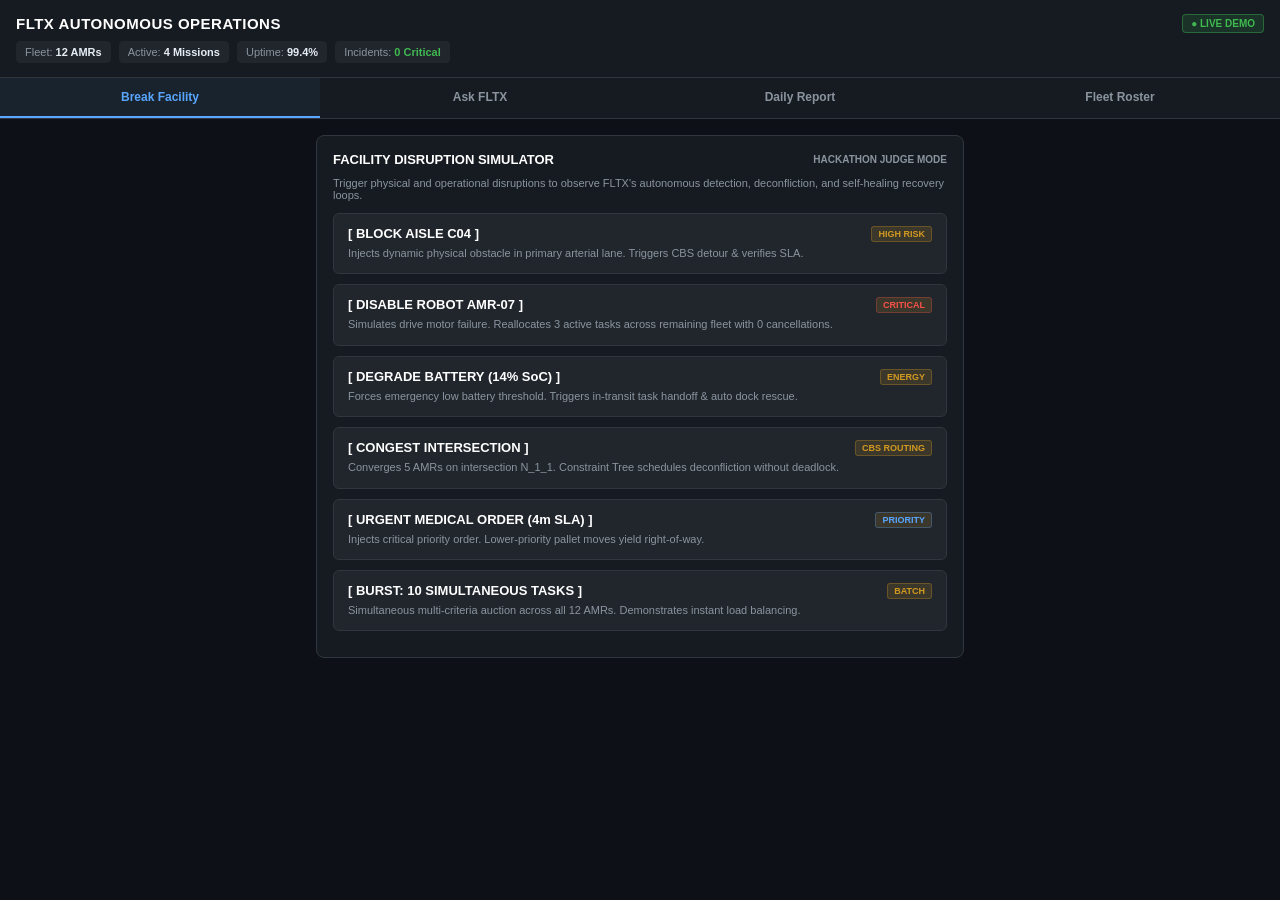
==== frontend/demo.html @ 1cd5c293 "feat(phase-5): implement Public Demo Portal, Facility Simulator with 6 break-the-facility scenarios," ====
<!DOCTYPE html>
<html lang="en">
<head>
  <meta charset="UTF-8">
  <meta name="viewport" content="width=device-width, initial-scale=1.0, maximum-scale=1.0, user-scalable=no">
  <title>FLTX Live Facility Demo Portal</title>
  <style>
    :root {
      --bg: #0d1117;
      --panel: #161b22;
      --panel-elevated: #21262d;
      --border: #30363d;
      --border-subtle: #21262d;
      --text: #e6edf3;
      --text-muted: #8b949e;
      --accent: #58a6ff;
      --success: #3fb950;
      --warning: #d29922;
      --danger: #f85149;
    }
    * { box-sizing: border-box; margin: 0; padding: 0; }
    body {
      background-color: var(--bg);
      color: var(--text);
      font-family: -apple-system, BlinkMacSystemFont, "Segoe UI", Roboto, sans-serif;
      padding-bottom: 60px;
    }
    .header {
      background: var(--panel);
      border-bottom: 1px solid var(--border);
      padding: 14px 16px;
      position: sticky;
      top: 0;
      z-index: 100;
    }
    .brand-row {
      display: flex;
      justify-content: space-between;
      align-items: center;
      margin-bottom: 8px;
    }
    .brand-title {
      font-size: 15px;
      font-weight: 700;
      letter-spacing: 0.5px;
      color: #fff;
    }
    .brand-badge {
      font-size: 10px;
      font-weight: 600;
      text-transform: uppercase;
      padding: 3px 8px;
      border-radius: 4px;
      background: rgba(63, 185, 80, 0.15);
      color: var(--success);
      border: 1px solid rgba(63, 185, 80, 0.4);
    }
    .status-strip {
      display: flex;
      gap: 8px;
      font-size: 11px;
      color: var(--text-muted);
      overflow-x: auto;
      white-space: nowrap;
    }
    .status-pill {
      background: var(--panel-elevated);
      padding: 4px 8px;
      border-radius: 4px;
      border: 1px solid var(--border-subtle);
    }
    .status-pill strong { color: var(--text); }
    .nav-tabs {
      display: flex;
      background: var(--panel);
      border-bottom: 1px solid var(--border);
      overflow-x: auto;
    }
    .nav-btn {
      flex: 1;
      padding: 12px 10px;
      font-size: 12px;
      font-weight: 600;
      color: var(--text-muted);
      background: none;
      border: none;
      border-bottom: 2px solid transparent;
      text-align: center;
      white-space: nowrap;
      cursor: pointer;
    }
    .nav-btn.active {
      color: var(--accent);
      border-bottom-color: var(--accent);
      background: rgba(88, 166, 255, 0.05);
    }
    .container {
      padding: 16px;
      max-width: 680px;
      margin: 0 auto;
    }
    .card {
      background: var(--panel);
      border: 1px solid var(--border);
      border-radius: 8px;
      padding: 16px;
      margin-bottom: 14px;
    }
    .card-title {
      font-size: 13px;
      font-weight: 600;
      color: #fff;
      margin-bottom: 10px;
      display: flex;
      justify-content: space-between;
      align-items: center;
    }
    .btn-scenario {
      width: 100%;
      text-align: left;
      background: var(--panel-elevated);
      border: 1px solid var(--border);
      border-radius: 6px;
      padding: 12px 14px;
      margin-bottom: 10px;
      color: var(--text);
      cursor: pointer;
      display: block;
      transition: border-color 0.15s ease;
    }
    .btn-scenario:hover { border-color: var(--accent); }
    .scenario-title {
      font-size: 13px;
      font-weight: 600;
      color: #fff;
      margin-bottom: 4px;
      display: flex;
      justify-content: space-between;
    }
    .scenario-desc {
      font-size: 11px;
      color: var(--text-muted);
      line-height: 1.4;
    }
    .scenario-badge {
      font-size: 9px;
      padding: 2px 6px;
      border-radius: 3px;
      background: rgba(210, 153, 34, 0.15);
      color: var(--warning);
      border: 1px solid rgba(210, 153, 34, 0.3);
    }
    .query-chip {
      display: inline-block;
      font-size: 11px;
      background: var(--panel-elevated);
      border: 1px solid var(--border);
      border-radius: 14px;
      padding: 6px 12px;
      margin: 0 6px 8px 0;
      color: var(--text);
      cursor: pointer;
    }
    .query-chip:hover { border-color: var(--accent); color: var(--accent); }
    .input-row {
      display: flex;
      gap: 8px;
      margin-top: 8px;
    }
    .input-field {
      flex: 1;
      background: var(--bg);
      border: 1px solid var(--border);
      border-radius: 6px;
      padding: 10px 12px;
      color: var(--text);
      font-size: 13px;
      outline: none;
    }
    .input-field:focus { border-color: var(--accent); }
    .btn-primary {
      background: var(--accent);
      color: #0d1117;
      font-weight: 600;
      border: none;
      border-radius: 6px;
      padding: 0 16px;
      font-size: 13px;
      cursor: pointer;
    }
    .output-box {
      background: var(--bg);
      border: 1px solid var(--border-subtle);
      border-radius: 6px;
      padding: 12px;
      margin-top: 12px;
      font-size: 12px;
      line-height: 1.5;
    }
    pre.code-report {
      font-family: ui-monospace, SFMono-Regular, Menlo, Monaco, Consolas, monospace;
      font-size: 11px;
      color: #c9d1d9;
      background: var(--bg);
      padding: 12px;
      border-radius: 6px;
      overflow-x: auto;
      line-height: 1.4;
      border: 1px solid var(--border-subtle);
    }
    .roster-row {
      display: flex;
      justify-content: space-between;
      align-items: center;
      padding: 10px 0;
      border-bottom: 1px solid var(--border-subtle);
      font-size: 12px;
    }
    .roster-row:last-child { border-bottom: none; }
  </style>
</head>
<body>

  <div class="header">
    <div class="brand-row">
      <div class="brand-title">FLTX AUTONOMOUS OPERATIONS</div>
      <div class="brand-badge">● LIVE DEMO</div>
    </div>
    <div class="status-strip">
      <div class="status-pill">Fleet: <strong>12 AMRs</strong></div>
      <div class="status-pill">Active: <strong>4 Missions</strong></div>
      <div class="status-pill">Uptime: <strong>99.4%</strong></div>
      <div class="status-pill">Incidents: <strong style="color: var(--success)">0 Critical</strong></div>
    </div>
  </div>

  <div class="nav-tabs">
    <button class="nav-btn active" onclick="setTab('scenarios')">Break Facility</button>
    <button class="nav-btn" onclick="setTab('agent')">Ask FLTX</button>
    <button class="nav-btn" onclick="setTab('report')">Daily Report</button>
    <button class="nav-btn" onclick="setTab('fleet')">Fleet Roster</button>
  </div>

  <div class="container">

    <!-- TAB 1: BREAK THE FACILITY (SCENARIO RUNNER) -->
    <div id="tabScenarios">
      <div class="card">
        <div class="card-title">
          <span>FACILITY DISRUPTION SIMULATOR</span>
          <span style="font-size: 10px; color: var(--text-muted);">HACKATHON JUDGE MODE</span>
        </div>
        <p style="font-size: 11px; color: var(--text-muted); margin-bottom: 12px;">
          Trigger physical and operational disruptions to observe FLTX's autonomous detection, deconfliction, and self-healing recovery loops.
        </p>

        <button class="btn-scenario" onclick="runScenario('BLOCK_AISLE_C04')">
          <div class="scenario-title">
            <span>[ BLOCK AISLE C04 ]</span>
            <span class="scenario-badge">HIGH RISK</span>
          </div>
          <div class="scenario-desc">Injects dynamic physical obstacle in primary arterial lane. Triggers CBS detour & verifies SLA.</div>
        </button>

        <button class="btn-scenario" onclick="runScenario('DISABLE_ROBOT_AMR07')">
          <div class="scenario-title">
            <span>[ DISABLE ROBOT AMR-07 ]</span>
            <span class="scenario-badge" style="color: var(--danger); border-color: rgba(248,81,73,0.3)">CRITICAL</span>
          </div>
          <div class="scenario-desc">Simulates drive motor failure. Reallocates 3 active tasks across remaining fleet with 0 cancellations.</div>
        </button>

        <button class="btn-scenario" onclick="runScenario('DEGRADE_BATTERY')">
          <div class="scenario-title">
            <span>[ DEGRADE BATTERY (14% SoC) ]</span>
            <span class="scenario-badge">ENERGY</span>
          </div>
          <div class="scenario-desc">Forces emergency low battery threshold. Triggers in-transit task handoff & auto dock rescue.</div>
        </button>

        <button class="btn-scenario" onclick="runScenario('CONGEST_CORRIDOR')">
          <div class="scenario-title">
            <span>[ CONGEST INTERSECTION ]</span>
            <span class="scenario-badge">CBS ROUTING</span>
          </div>
          <div class="scenario-desc">Converges 5 AMRs on intersection N_1_1. Constraint Tree schedules deconfliction without deadlock.</div>
        </button>

        <button class="btn-scenario" onclick="runScenario('ADD_URGENT_TASK')">
          <div class="scenario-title">
            <span>[ URGENT MEDICAL ORDER (4m SLA) ]</span>
            <span class="scenario-badge" style="color: var(--accent); border-color: rgba(88,166,255,0.3)">PRIORITY</span>
          </div>
          <div class="scenario-desc">Injects critical priority order. Lower-priority pallet moves yield right-of-way.</div>
        </button>

        <button class="btn-scenario" onclick="runScenario('BURST_10_TASKS')">
          <div class="scenario-title">
            <span>[ BURST: 10 SIMULTANEOUS TASKS ]</span>
            <span class="scenario-badge">BATCH</span>
          </div>
          <div class="scenario-desc">Simultaneous multi-criteria auction across all 12 AMRs. Demonstrates instant load balancing.</div>
        </button>

        <div id="scenarioResultBox" style="display: none;" class="output-box"></div>
      </div>
    </div>

    <!-- TAB 2: ASK FLTX (OPERATIONS AGENT) -->
    <div id="tabAgent" style="display: none;">
      <div class="card">
        <div class="card-title">ASK FLTX — OPERATIONS INTELLIGENCE</div>
        <p style="font-size: 11px; color: var(--text-muted); margin-bottom: 12px;">
          Ask high-level operational questions. FLTX queries its SQLite Operational Memory to provide evidence-backed root cause answers and candidate actions.
        </p>

        <div>
          <span class="query-chip" onclick="askQuestion('Why was productivity lower yesterday?')">"Why was productivity lower yesterday?"</span>
          <span class="query-chip" onclick="askQuestion('Why did you reassign AMR-07?')">"Why did you reassign AMR-07?"</span>
          <span class="query-chip" onclick="askQuestion('What happened in the last hour?')">"What happened in the last hour?"</span>
          <span class="query-chip" onclick="askQuestion('What happens if AMR-07 is unavailable for 2 hours?')">"What if AMR-07 is unavailable for 2 hours?"</span>
        </div>

        <div class="input-row">
          <input type="text" id="agentInput" class="input-field" placeholder="Ask about fleet, bottlenecks, or what-if...">
          <button class="btn-primary" onclick="submitCustomQuery()">Ask</button>
        </div>

        <div id="agentResultBox" style="display: none;" class="output-box"></div>
      </div>
    </div>

    <!-- TAB 3: DAILY OPERATIONS REPORT -->
    <div id="tabReport" style="display: none;">
      <div class="card">
        <div class="card-title">DAILY OPERATIONS BRIEF</div>
        <pre id="dailyReportPre" class="code-report">Loading report...</pre>
      </div>
    </div>

    <!-- TAB 4: FLEET ROSTER -->
    <div id="tabFleet" style="display: none;">
      <div class="card">
        <div class="card-title">HETEROGENEOUS FLEET ROSTER (12 UNITS)</div>
        <div id="rosterList">Loading fleet...</div>
      </div>
    </div>

  </div>

  <script>
    function setTab(tab) {
      ['scenarios', 'agent', 'report', 'fleet'].forEach(t => {
        document.getElementById('tab' + t.charAt(0).toUpperCase() + t.slice(1)).style.display = (t === tab) ? 'block' : 'none';
      });
      document.querySelectorAll('.nav-btn').forEach((btn, idx) => {
        btn.classList.toggle('active', ['scenarios', 'agent', 'report', 'fleet'][idx] === tab);
      });
      if (tab === 'report') loadDailyReport();
      if (tab === 'fleet') loadFleet();
    }

    async function runScenario(scenarioId) {
      const box = document.getElementById('scenarioResultBox');
      box.style.display = 'block';
      box.innerHTML = `<span style="color: var(--accent);">Executing scenario ${scenarioId}...</span>`;

      try {
        const res = await fetch(`/api/v1/demo/run-scenario/${scenarioId}`, { method: 'POST' });
        const data = await res.json();
        
        let stepsHtml = '';
        if (data.narrative) {
          stepsHtml = data.narrative.map(step => `<li style="margin-left: 16px; margin-bottom: 4px;">${step}</li>`).join('');
        }

        box.innerHTML = `
          <strong style="color: var(--success); font-size: 13px;">✓ ${data.title || 'Scenario Executed'}</strong>
          <ul style="margin: 8px 0; color: var(--text);">
            ${stepsHtml}
          </ul>
          <div style="font-size: 11px; color: var(--text-muted); border-top: 1px solid var(--border-subtle); padding-top: 6px; margin-top: 6px;">
            Events broadcasted to FLTX Event Bus & recorded in SQLite Operational Memory.
          </div>
        `;
      } catch (err) {
        box.innerHTML = `<span style="color: var(--danger);">Failed to execute: ${err.message}</span>`;
      }
    }

    async function askQuestion(query) {
      document.getElementById('agentInput').value = query;
      submitCustomQuery();
    }

    async function submitCustomQuery() {
      const query = document.getElementById('agentInput').value.trim();
      if (!query) return;

      const box = document.getElementById('agentResultBox');
      box.style.display = 'block';
      box.innerHTML = `<span style="color: var(--accent);">Querying Operational Memory...</span>`;

      try {
        const res = await fetch('/api/v1/agent/query', {
          method: 'POST',
          headers: { 'Content-Type': 'application/json' },
          body: JSON.stringify({ query })
        });
        const data = await res.json();

        let content = '';
        if (data.headline) {
          content += `<div style="font-size: 14px; font-weight: 600; color: var(--warning); margin-bottom: 8px;">${data.headline}</div>`;
        }
        if (data.contributing_factors) {
          content += `<strong style="font-size: 11px; color: var(--text-muted); text-transform: uppercase;">Contributing Factors:</strong>`;
          content += `<ul style="margin: 6px 0 10px 18px;">` + data.contributing_factors.map(f => `<li><strong>${f.factor}:</strong> ${f.impact}</li>`).join('') + `</ul>`;
        }
        if (data.candidate_actions) {
          content += `<strong style="font-size: 11px; color: var(--text-muted); text-transform: uppercase;">Recommended Candidate Actions:</strong>`;
          content += `<ul style="margin: 6px 0 10px 18px;">` + data.candidate_actions.map(a => `<li><span style="color: var(--accent); font-weight: 600;">${a.option}:</span> ${a.action} <em>(${a.expected_benefit})</em></li>`).join('') + `</ul>`;
        }
        if (data.decision_steps) {
          content += `<strong style="font-size: 11px; color: var(--text-muted); text-transform: uppercase;">Autonomy Decision Trace:</strong>`;
          content += `<ul style="margin: 6px 0 10px 18px;">` + data.decision_steps.map(s => `<li><strong>${s.step}:</strong> ${s.detail}</li>`).join('') + `</ul>`;
        }
        if (data.simulated_throughput) {
          content += `
            <div style="margin-bottom: 6px;">
              <strong>Simulated Throughput:</strong> ${data.simulated_throughput} missions/day 
              <span style="color: var(--danger);">(${data.expected_impact})</span>
            </div>
            <div style="font-size: 11px; color: var(--text-muted); margin-bottom: 6px;">Congestion Delta: ${data.congestion_delta_pct}% • Battery Util: +${data.battery_utilization_delta_pct}%</div>
            <div><strong>Recommended Mitigation:</strong> ${data.recommended_mitigation}</div>
          `;
        }
        if (data.highlight_event) {
          content += `<div>${data.highlight_event}</div>`;
        }

        box.innerHTML = content || `<pre style="font-size: 11px;">${JSON.stringify(data, null, 2)}</pre>`;
      } catch (err) {
        box.innerHTML = `<span style="color: var(--danger);">Query error: ${err.message}</span>`;
      }
    }

    async function loadDailyReport() {
      const pre = document.getElementById('dailyReportPre');
      try {
        const res = await fetch('/api/v1/reports/daily');
        const data = await res.json();
        pre.textContent = data.report || data.message || JSON.stringify(data, null, 2);
      } catch (err) {
        pre.textContent = "Error loading daily report: " + err.message;
      }
    }

    async function loadFleet() {
      const container = document.getElementById('rosterList');
      try {
        const res = await fetch('/api/v1/fleet');
        const data = await res.json();
        const fleet = data.fleet || [];

        container.innerHTML = fleet.map(bot => `
          <div class="roster-row">
            <div>
              <strong style="color: #fff;">${bot.robot_id}</strong>
              <span style="color: var(--text-muted); font-size: 10px; margin-left: 6px;">${bot.payload_type}</span>
            </div>
            <div style="display: flex; gap: 8px; align-items: center;">
              <span style="font-size: 11px; color: ${bot.battery_pct < 60 ? 'var(--warning)' : 'var(--text)'};">${bot.battery_pct}%</span>
              <span style="font-size: 10px; padding: 2px 6px; border-radius: 3px; background: rgba(255,255,255,0.06);">${bot.status}</span>
            </div>
          </div>
        `).join('');
      } catch (err) {
        container.innerHTML = "Error loading fleet: " + err.message;
      }
    }
  </script>
</body>
</html>
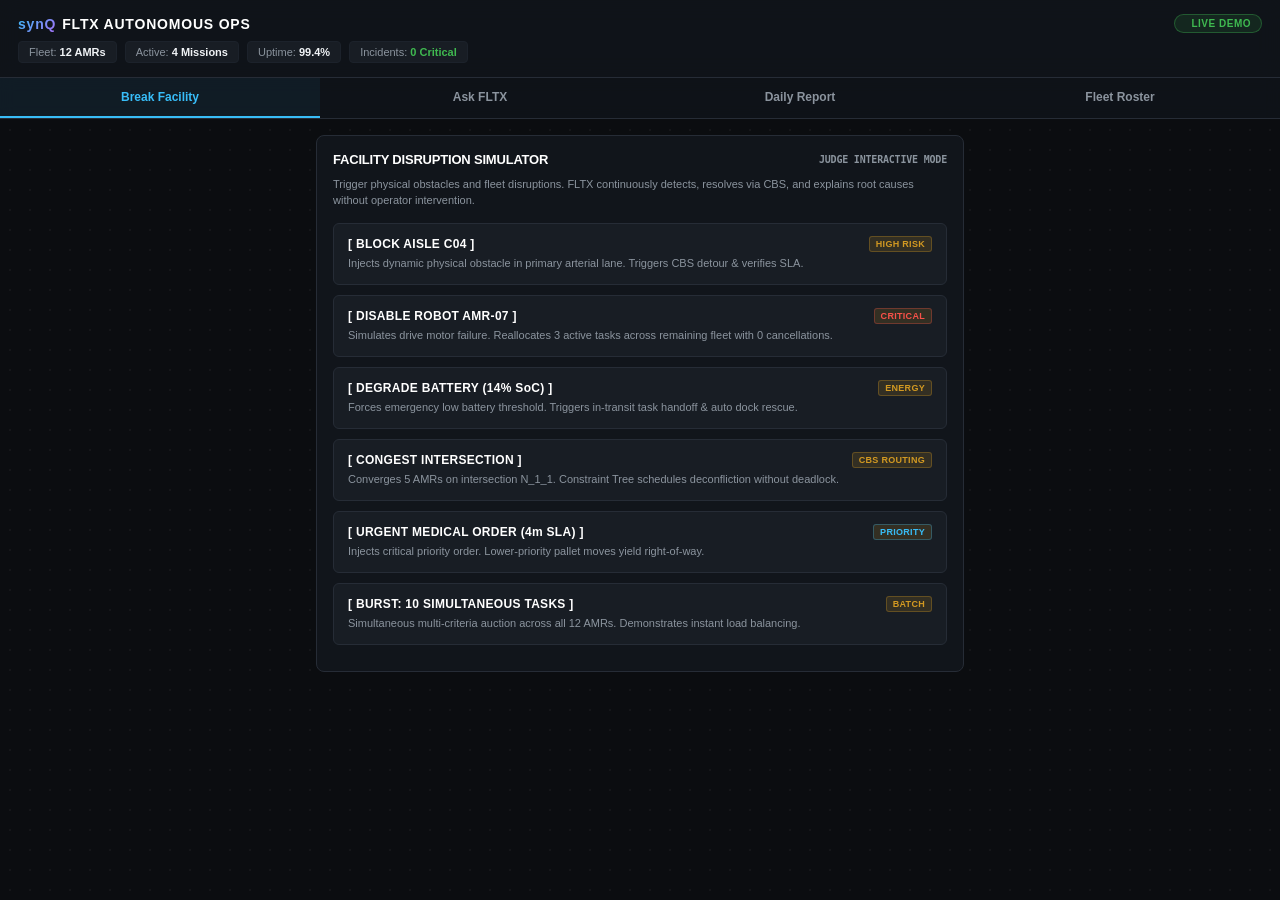
==== commit 1b8cb327: "feat(ui): elevate demo portal and autonomy loop with kinetic decryption, energetic pipeline flow, an" ====
--- a/frontend/demo.html
+++ b/frontend/demo.html
@@ -4,16 +4,17 @@
   <meta charset="UTF-8">
   <meta name="viewport" content="width=device-width, initial-scale=1.0, maximum-scale=1.0, user-scalable=no">
   <title>FLTX Live Facility Demo Portal</title>
+  <link rel="stylesheet" href="/static/css/design_system.css">
   <style>
     :root {
-      --bg: #0d1117;
-      --panel: #161b22;
-      --panel-elevated: #21262d;
-      --border: #30363d;
-      --border-subtle: #21262d;
-      --text: #e6edf3;
+      --bg: #0b0d10;
+      --panel: #11151b;
+      --panel-elevated: #181d24;
+      --border: #262c36;
+      --border-subtle: #1c222b;
+      --text: #f0f3f6;
       --text-muted: #8b949e;
-      --accent: #58a6ff;
+      --accent: #38bdf8;
       --success: #3fb950;
       --warning: #d29922;
       --danger: #f85149;
@@ -21,14 +22,19 @@
     * { box-sizing: border-box; margin: 0; padding: 0; }
     body {
       background-color: var(--bg);
+      background-image: radial-gradient(rgba(255, 255, 255, 0.04) 1px, transparent 0);
+      background-size: 20px 20px;
       color: var(--text);
       font-family: -apple-system, BlinkMacSystemFont, "Segoe UI", Roboto, sans-serif;
       padding-bottom: 60px;
+      min-height: 100vh;
     }
     .header {
-      background: var(--panel);
+      background: rgba(17, 21, 27, 0.88);
+      backdrop-filter: blur(12px);
+      -webkit-backdrop-filter: blur(12px);
       border-bottom: 1px solid var(--border);
-      padding: 14px 16px;
+      padding: 14px 18px;
       position: sticky;
       top: 0;
       z-index: 100;
@@ -40,20 +46,32 @@
       margin-bottom: 8px;
     }
     .brand-title {
-      font-size: 15px;
+      font-size: 14px;
+      font-weight: 700;
+      letter-spacing: 0.8px;
+      color: #fff;
+      display: flex;
+      align-items: center;
+      gap: 6px;
+    }
+    .brand-title span {
+      background: linear-gradient(135deg, #38bdf8, #a371f7);
+      -webkit-background-clip: text;
+      -webkit-text-fill-color: transparent;
+    }
+    .brand-badge {
+      font-size: 10px;
       font-weight: 700;
       letter-spacing: 0.5px;
-      color: #fff;
-    }
-    .brand-badge {
-      font-size: 10px;
-      font-weight: 600;
       text-transform: uppercase;
-      padding: 3px 8px;
-      border-radius: 4px;
-      background: rgba(63, 185, 80, 0.15);
+      padding: 3px 10px;
+      border-radius: 12px;
+      background: rgba(63, 185, 80, 0.12);
       color: var(--success);
-      border: 1px solid rgba(63, 185, 80, 0.4);
+      border: 1px solid rgba(63, 185, 80, 0.35);
+      display: inline-flex;
+      align-items: center;
+      gap: 6px;
     }
     .status-strip {
       display: flex;
@@ -65,14 +83,17 @@
     }
     .status-pill {
       background: var(--panel-elevated);
-      padding: 4px 8px;
+      padding: 4px 10px;
       border-radius: 4px;
       border: 1px solid var(--border-subtle);
+      font-variant-numeric: tabular-nums;
     }
     .status-pill strong { color: var(--text); }
     .nav-tabs {
       display: flex;
-      background: var(--panel);
+      background: rgba(17, 21, 27, 0.75);
+      backdrop-filter: blur(8px);
+      -webkit-backdrop-filter: blur(8px);
       border-bottom: 1px solid var(--border);
       overflow-x: auto;
     }
@@ -88,11 +109,16 @@
       text-align: center;
       white-space: nowrap;
       cursor: pointer;
+      transition: all 0.15s ease;
+    }
+    .nav-btn:hover {
+      color: var(--text);
+      background: rgba(255, 255, 255, 0.02);
     }
     .nav-btn.active {
       color: var(--accent);
       border-bottom-color: var(--accent);
-      background: rgba(88, 166, 255, 0.05);
+      background: rgba(56, 189, 248, 0.06);
     }
     .container {
       padding: 16px;
@@ -105,10 +131,12 @@
       border-radius: 8px;
       padding: 16px;
       margin-bottom: 14px;
+      position: relative;
     }
     .card-title {
       font-size: 13px;
-      font-weight: 600;
+      font-weight: 700;
+      letter-spacing: -0.2px;
       color: #fff;
       margin-bottom: 10px;
       display: flex;
@@ -126,24 +154,35 @@
       color: var(--text);
       cursor: pointer;
       display: block;
-      transition: border-color 0.15s ease;
-    }
-    .btn-scenario:hover { border-color: var(--accent); }
+      transition: all 0.18s cubic-bezier(0.16, 1, 0.3, 1);
+      position: relative;
+    }
+    .btn-scenario:hover {
+      border-color: var(--accent);
+      transform: translateY(-1px);
+      box-shadow: 0 4px 14px rgba(0, 0, 0, 0.4), 0 0 10px rgba(56, 189, 248, 0.15);
+    }
+    .btn-scenario:active {
+      transform: translateY(0);
+    }
     .scenario-title {
-      font-size: 13px;
-      font-weight: 600;
+      font-size: 12px;
+      font-weight: 700;
+      letter-spacing: 0.3px;
       color: #fff;
       margin-bottom: 4px;
       display: flex;
       justify-content: space-between;
+      align-items: center;
     }
     .scenario-desc {
       font-size: 11px;
       color: var(--text-muted);
-      line-height: 1.4;
+      line-height: 1.45;
     }
     .scenario-badge {
       font-size: 9px;
+      font-weight: 700;
       padding: 2px 6px;
       border-radius: 3px;
       background: rgba(210, 153, 34, 0.15);
@@ -160,8 +199,13 @@
       margin: 0 6px 8px 0;
       color: var(--text);
       cursor: pointer;
-    }
-    .query-chip:hover { border-color: var(--accent); color: var(--accent); }
+      transition: all 0.15s ease;
+    }
+    .query-chip:hover {
+      border-color: var(--accent);
+      color: var(--accent);
+      background: rgba(56, 189, 248, 0.08);
+    }
     .input-row {
       display: flex;
       gap: 8px;
@@ -169,43 +213,52 @@
     }
     .input-field {
       flex: 1;
-      background: var(--bg);
+      background: #080a0d;
       border: 1px solid var(--border);
       border-radius: 6px;
-      padding: 10px 12px;
+      padding: 10px 14px;
       color: var(--text);
-      font-size: 13px;
+      font-size: 12px;
       outline: none;
-    }
-    .input-field:focus { border-color: var(--accent); }
+      transition: border-color 0.15s ease;
+    }
+    .input-field:focus {
+      border-color: var(--accent);
+      box-shadow: 0 0 0 2px rgba(56, 189, 248, 0.15);
+    }
     .btn-primary {
       background: var(--accent);
-      color: #0d1117;
-      font-weight: 600;
+      color: #0b0d10;
+      font-weight: 700;
       border: none;
       border-radius: 6px;
-      padding: 0 16px;
-      font-size: 13px;
+      padding: 0 18px;
+      font-size: 12px;
       cursor: pointer;
+      transition: all 0.15s ease;
+    }
+    .btn-primary:hover {
+      background: #7dd3fc;
+      box-shadow: 0 0 12px rgba(56, 189, 248, 0.4);
     }
     .output-box {
-      background: var(--bg);
-      border: 1px solid var(--border-subtle);
+      background: #080a0d;
+      border: 1px solid var(--border);
       border-radius: 6px;
-      padding: 12px;
-      margin-top: 12px;
+      padding: 14px;
+      margin-top: 14px;
       font-size: 12px;
-      line-height: 1.5;
+      line-height: 1.55;
     }
     pre.code-report {
       font-family: ui-monospace, SFMono-Regular, Menlo, Monaco, Consolas, monospace;
       font-size: 11px;
       color: #c9d1d9;
-      background: var(--bg);
-      padding: 12px;
+      background: #080a0d;
+      padding: 14px;
       border-radius: 6px;
       overflow-x: auto;
-      line-height: 1.4;
+      line-height: 1.45;
       border: 1px solid var(--border-subtle);
     }
     .roster-row {
@@ -223,8 +276,13 @@
 
   <div class="header">
     <div class="brand-row">
-      <div class="brand-title">FLTX AUTONOMOUS OPERATIONS</div>
-      <div class="brand-badge">● LIVE DEMO</div>
+      <div class="brand-title">
+        <span>synQ</span> FLTX AUTONOMOUS OPS
+      </div>
+      <div class="brand-badge">
+        <span class="synq-badge-dot radar-ping" style="background: #3fb950;"></span>
+        LIVE DEMO
+      </div>
     </div>
     <div class="status-strip">
       <div class="status-pill">Fleet: <strong>12 AMRs</strong></div>
@@ -235,26 +293,26 @@
   </div>
 
   <div class="nav-tabs">
-    <button class="nav-btn active" onclick="setTab('scenarios')">Break Facility</button>
-    <button class="nav-btn" onclick="setTab('agent')">Ask FLTX</button>
-    <button class="nav-btn" onclick="setTab('report')">Daily Report</button>
-    <button class="nav-btn" onclick="setTab('fleet')">Fleet Roster</button>
+    <button class="nav-btn active" onclick="playHapticClick('high'); setTab('scenarios')">Break Facility</button>
+    <button class="nav-btn" onclick="playHapticClick('high'); setTab('agent')">Ask FLTX</button>
+    <button class="nav-btn" onclick="playHapticClick('high'); setTab('report')">Daily Report</button>
+    <button class="nav-btn" onclick="playHapticClick('high'); setTab('fleet')">Fleet Roster</button>
   </div>
 
   <div class="container">
 
     <!-- TAB 1: BREAK THE FACILITY (SCENARIO RUNNER) -->
     <div id="tabScenarios">
-      <div class="card">
+      <div class="card spotlight-card">
         <div class="card-title">
           <span>FACILITY DISRUPTION SIMULATOR</span>
-          <span style="font-size: 10px; color: var(--text-muted);">HACKATHON JUDGE MODE</span>
+          <span style="font-size: 10px; color: var(--text-muted); font-family: ui-monospace, monospace;">JUDGE INTERACTIVE MODE</span>
         </div>
-        <p style="font-size: 11px; color: var(--text-muted); margin-bottom: 12px;">
-          Trigger physical and operational disruptions to observe FLTX's autonomous detection, deconfliction, and self-healing recovery loops.
+        <p style="font-size: 11px; color: var(--text-muted); margin-bottom: 14px; line-height: 1.45;">
+          Trigger physical obstacles and fleet disruptions. FLTX continuously detects, resolves via CBS, and explains root causes without operator intervention.
         </p>
 
-        <button class="btn-scenario" onclick="runScenario('BLOCK_AISLE_C04')">
+        <button class="btn-scenario spotlight-card" onclick="playHapticClick('low'); runScenario('BLOCK_AISLE_C04')">
           <div class="scenario-title">
             <span>[ BLOCK AISLE C04 ]</span>
             <span class="scenario-badge">HIGH RISK</span>
@@ -262,7 +320,7 @@
           <div class="scenario-desc">Injects dynamic physical obstacle in primary arterial lane. Triggers CBS detour & verifies SLA.</div>
         </button>
 
-        <button class="btn-scenario" onclick="runScenario('DISABLE_ROBOT_AMR07')">
+        <button class="btn-scenario spotlight-card" onclick="playHapticClick('low'); runScenario('DISABLE_ROBOT_AMR07')">
           <div class="scenario-title">
             <span>[ DISABLE ROBOT AMR-07 ]</span>
             <span class="scenario-badge" style="color: var(--danger); border-color: rgba(248,81,73,0.3)">CRITICAL</span>
@@ -270,7 +328,7 @@
           <div class="scenario-desc">Simulates drive motor failure. Reallocates 3 active tasks across remaining fleet with 0 cancellations.</div>
         </button>
 
-        <button class="btn-scenario" onclick="runScenario('DEGRADE_BATTERY')">
+        <button class="btn-scenario spotlight-card" onclick="playHapticClick('low'); runScenario('DEGRADE_BATTERY')">
           <div class="scenario-title">
             <span>[ DEGRADE BATTERY (14% SoC) ]</span>
             <span class="scenario-badge">ENERGY</span>
@@ -278,7 +336,7 @@
           <div class="scenario-desc">Forces emergency low battery threshold. Triggers in-transit task handoff & auto dock rescue.</div>
         </button>
 
-        <button class="btn-scenario" onclick="runScenario('CONGEST_CORRIDOR')">
+        <button class="btn-scenario spotlight-card" onclick="playHapticClick('low'); runScenario('CONGEST_CORRIDOR')">
           <div class="scenario-title">
             <span>[ CONGEST INTERSECTION ]</span>
             <span class="scenario-badge">CBS ROUTING</span>
@@ -286,15 +344,15 @@
           <div class="scenario-desc">Converges 5 AMRs on intersection N_1_1. Constraint Tree schedules deconfliction without deadlock.</div>
         </button>
 
-        <button class="btn-scenario" onclick="runScenario('ADD_URGENT_TASK')">
+        <button class="btn-scenario spotlight-card" onclick="playHapticClick('low'); runScenario('ADD_URGENT_TASK')">
           <div class="scenario-title">
             <span>[ URGENT MEDICAL ORDER (4m SLA) ]</span>
-            <span class="scenario-badge" style="color: var(--accent); border-color: rgba(88,166,255,0.3)">PRIORITY</span>
+            <span class="scenario-badge" style="color: var(--accent); border-color: rgba(56,189,248,0.3)">PRIORITY</span>
           </div>
           <div class="scenario-desc">Injects critical priority order. Lower-priority pallet moves yield right-of-way.</div>
         </button>
 
-        <button class="btn-scenario" onclick="runScenario('BURST_10_TASKS')">
+        <button class="btn-scenario spotlight-card" onclick="playHapticClick('low'); runScenario('BURST_10_TASKS')">
           <div class="scenario-title">
             <span>[ BURST: 10 SIMULTANEOUS TASKS ]</span>
             <span class="scenario-badge">BATCH</span>
@@ -302,37 +360,37 @@
           <div class="scenario-desc">Simultaneous multi-criteria auction across all 12 AMRs. Demonstrates instant load balancing.</div>
         </button>
 
-        <div id="scenarioResultBox" style="display: none;" class="output-box"></div>
+        <div id="scenarioResultBox" style="display: none;" class="output-box scale-up-center"></div>
       </div>
     </div>
 
     <!-- TAB 2: ASK FLTX (OPERATIONS AGENT) -->
     <div id="tabAgent" style="display: none;">
-      <div class="card">
+      <div class="card spotlight-card">
         <div class="card-title">ASK FLTX — OPERATIONS INTELLIGENCE</div>
-        <p style="font-size: 11px; color: var(--text-muted); margin-bottom: 12px;">
+        <p style="font-size: 11px; color: var(--text-muted); margin-bottom: 12px; line-height: 1.45;">
           Ask high-level operational questions. FLTX queries its SQLite Operational Memory to provide evidence-backed root cause answers and candidate actions.
         </p>
 
         <div>
-          <span class="query-chip" onclick="askQuestion('Why was productivity lower yesterday?')">"Why was productivity lower yesterday?"</span>
-          <span class="query-chip" onclick="askQuestion('Why did you reassign AMR-07?')">"Why did you reassign AMR-07?"</span>
-          <span class="query-chip" onclick="askQuestion('What happened in the last hour?')">"What happened in the last hour?"</span>
-          <span class="query-chip" onclick="askQuestion('What happens if AMR-07 is unavailable for 2 hours?')">"What if AMR-07 is unavailable for 2 hours?"</span>
+          <span class="query-chip" onclick="playHapticClick('high'); askQuestion('Why was productivity lower yesterday?')">"Why was productivity lower yesterday?"</span>
+          <span class="query-chip" onclick="playHapticClick('high'); askQuestion('Why did you reassign AMR-07?')">"Why did you reassign AMR-07?"</span>
+          <span class="query-chip" onclick="playHapticClick('high'); askQuestion('What happened in the last hour?')">"What happened in the last hour?"</span>
+          <span class="query-chip" onclick="playHapticClick('high'); askQuestion('What happens if AMR-07 is unavailable for 2 hours?')">"What if AMR-07 is unavailable for 2 hours?"</span>
         </div>
 
         <div class="input-row">
           <input type="text" id="agentInput" class="input-field" placeholder="Ask about fleet, bottlenecks, or what-if...">
-          <button class="btn-primary" onclick="submitCustomQuery()">Ask</button>
+          <button class="btn-primary" onclick="playHapticClick('high'); submitCustomQuery()">Ask</button>
         </div>
 
-        <div id="agentResultBox" style="display: none;" class="output-box"></div>
+        <div id="agentResultBox" style="display: none;" class="output-box scale-up-center"></div>
       </div>
     </div>
 
     <!-- TAB 3: DAILY OPERATIONS REPORT -->
     <div id="tabReport" style="display: none;">
-      <div class="card">
+      <div class="card spotlight-card">
         <div class="card-title">DAILY OPERATIONS BRIEF</div>
         <pre id="dailyReportPre" class="code-report">Loading report...</pre>
       </div>
@@ -340,7 +398,7 @@
 
     <!-- TAB 4: FLEET ROSTER -->
     <div id="tabFleet" style="display: none;">
-      <div class="card">
+      <div class="card spotlight-card">
         <div class="card-title">HETEROGENEOUS FLEET ROSTER (12 UNITS)</div>
         <div id="rosterList">Loading fleet...</div>
       </div>
@@ -349,6 +407,77 @@
   </div>
 
   <script>
+    /* Zero-asset Web Audio Synthesizer */
+    function playHapticClick(pitch = "high") {
+      try {
+        const AudioCtx = window.AudioContext || window.webkitAudioContext;
+        if (!AudioCtx) return;
+        const ctx = new AudioCtx();
+        const osc = ctx.createOscillator();
+        const gain = ctx.createGain();
+        const freq = (pitch === "high") ? 780 : 340;
+        osc.type = "sine";
+        osc.frequency.setValueAtTime(freq, ctx.currentTime);
+        osc.frequency.exponentialRampToValueAtTime(60, ctx.currentTime + 0.024);
+        gain.gain.setValueAtTime(0.025, ctx.currentTime);
+        gain.gain.exponentialRampToValueAtTime(0.0005, ctx.currentTime + 0.024);
+        osc.connect(gain);
+        gain.connect(ctx.destination);
+        osc.start();
+        osc.stop(ctx.currentTime + 0.024);
+      } catch (e) {}
+    }
+
+    /* Kinetic Text Decryption Reveal */
+    function kineticDecryptText(element, finalText, speedMs = 12, maxDuration = 320) {
+      if (!element || !finalText) return;
+      const chars = "ABCDEFGHIJKLMNOPQRSTUVWXYZ0123456789%_/:->*#";
+      const length = finalText.length;
+      let iteration = 0;
+      element.classList.add("kinetic-decrypting");
+
+      if (element._decryptInterval) clearInterval(element._decryptInterval);
+
+      const totalIterations = Math.min(length, Math.ceil(maxDuration / speedMs));
+      const charsPerStep = Math.max(1, Math.ceil(length / Math.max(1, totalIterations)));
+
+      element._decryptInterval = setInterval(() => {
+        let output = "";
+        for (let i = 0; i < length; i++) {
+          if (i < iteration) {
+            output += finalText[i];
+          } else if (finalText[i] === ' ' || finalText[i] === '\n') {
+            output += finalText[i];
+          } else {
+            output += chars[Math.floor(Math.random() * chars.length)];
+          }
+        }
+        element.textContent = output;
+
+        if (iteration >= length) {
+          clearInterval(element._decryptInterval);
+          element._decryptInterval = null;
+          element.classList.remove("kinetic-decrypting");
+          element.textContent = finalText;
+        }
+        iteration += charsPerStep;
+      }, speedMs);
+    }
+
+    /* Global Mousemove Listener for Spotlight Cards */
+    document.addEventListener("mousemove", (e) => {
+      const cards = document.querySelectorAll(".spotlight-card");
+      cards.forEach(card => {
+        const rect = card.getBoundingClientRect();
+        const x = e.clientX - rect.left;
+        const y = e.clientY - rect.top;
+        if (x >= -60 && x <= rect.width + 60 && y >= -60 && y <= rect.height + 60) {
+          card.style.setProperty("--mouse-x", `${x}px`);
+          card.style.setProperty("--mouse-y", `${y}px`);
+        }
+      });
+    });
+
     function setTab(tab) {
       ['scenarios', 'agent', 'report', 'fleet'].forEach(t => {
         document.getElementById('tab' + t.charAt(0).toUpperCase() + t.slice(1)).style.display = (t === tab) ? 'block' : 'none';
@@ -363,7 +492,7 @@
     async function runScenario(scenarioId) {
       const box = document.getElementById('scenarioResultBox');
       box.style.display = 'block';
-      box.innerHTML = `<span style="color: var(--accent);">Executing scenario ${scenarioId}...</span>`;
+      box.innerHTML = `<span style="color: var(--accent); font-weight:600;">Executing scenario ${scenarioId}...</span>`;
 
       try {
         const res = await fetch(`/api/v1/demo/run-scenario/${scenarioId}`, { method: 'POST' });
@@ -371,7 +500,7 @@
         
         let stepsHtml = '';
         if (data.narrative) {
-          stepsHtml = data.narrative.map(step => `<li style="margin-left: 16px; margin-bottom: 4px;">${step}</li>`).join('');
+          stepsHtml = data.narrative.map(step => `<li style="margin-left: 16px; margin-bottom: 5px;">${step}</li>`).join('');
         }
 
         box.innerHTML = `
@@ -399,7 +528,7 @@
 
       const box = document.getElementById('agentResultBox');
       box.style.display = 'block';
-      box.innerHTML = `<span style="color: var(--accent);">Querying Operational Memory...</span>`;
+      box.innerHTML = `<span style="color: var(--accent); font-weight:600;">Querying Operational Memory Vector Space...</span>`;
 
       try {
         const res = await fetch('/api/v1/agent/query', {
@@ -411,18 +540,18 @@
 
         let content = '';
         if (data.headline) {
-          content += `<div style="font-size: 14px; font-weight: 600; color: var(--warning); margin-bottom: 8px;">${data.headline}</div>`;
+          content += `<div id="demoHeadlineDecrypted" style="font-size: 13px; font-weight: 700; color: var(--warning); margin-bottom: 8px;">${data.headline}</div>`;
         }
         if (data.contributing_factors) {
-          content += `<strong style="font-size: 11px; color: var(--text-muted); text-transform: uppercase;">Contributing Factors:</strong>`;
+          content += `<strong style="font-size: 10px; color: var(--text-muted); text-transform: uppercase;">Contributing Factors:</strong>`;
           content += `<ul style="margin: 6px 0 10px 18px;">` + data.contributing_factors.map(f => `<li><strong>${f.factor}:</strong> ${f.impact}</li>`).join('') + `</ul>`;
         }
         if (data.candidate_actions) {
-          content += `<strong style="font-size: 11px; color: var(--text-muted); text-transform: uppercase;">Recommended Candidate Actions:</strong>`;
+          content += `<strong style="font-size: 10px; color: var(--text-muted); text-transform: uppercase;">Recommended Candidate Actions:</strong>`;
           content += `<ul style="margin: 6px 0 10px 18px;">` + data.candidate_actions.map(a => `<li><span style="color: var(--accent); font-weight: 600;">${a.option}:</span> ${a.action} <em>(${a.expected_benefit})</em></li>`).join('') + `</ul>`;
         }
         if (data.decision_steps) {
-          content += `<strong style="font-size: 11px; color: var(--text-muted); text-transform: uppercase;">Autonomy Decision Trace:</strong>`;
+          content += `<strong style="font-size: 10px; color: var(--text-muted); text-transform: uppercase;">Autonomy Decision Trace:</strong>`;
           content += `<ul style="margin: 6px 0 10px 18px;">` + data.decision_steps.map(s => `<li><strong>${s.step}:</strong> ${s.detail}</li>`).join('') + `</ul>`;
         }
         if (data.simulated_throughput) {
@@ -440,6 +569,9 @@
         }
 
         box.innerHTML = content || `<pre style="font-size: 11px;">${JSON.stringify(data, null, 2)}</pre>`;
+        if (data.headline) {
+          kineticDecryptText(document.getElementById("demoHeadlineDecrypted"), data.headline, 10, 300);
+        }
       } catch (err) {
         box.innerHTML = `<span style="color: var(--danger);">Query error: ${err.message}</span>`;
       }
@@ -467,11 +599,11 @@
           <div class="roster-row">
             <div>
               <strong style="color: #fff;">${bot.robot_id}</strong>
-              <span style="color: var(--text-muted); font-size: 10px; margin-left: 6px;">${bot.payload_type}</span>
+              <span style="color: var(--text-muted); font-size: 10px; margin-left: 6px; text-transform:uppercase;">${bot.payload_type}</span>
             </div>
-            <div style="display: flex; gap: 8px; align-items: center;">
-              <span style="font-size: 11px; color: ${bot.battery_pct < 60 ? 'var(--warning)' : 'var(--text)'};">${bot.battery_pct}%</span>
-              <span style="font-size: 10px; padding: 2px 6px; border-radius: 3px; background: rgba(255,255,255,0.06);">${bot.status}</span>
+            <div style="display: flex; gap: 10px; align-items: center;">
+              <span style="font-size: 11px; font-variant-numeric: tabular-nums; color: ${bot.battery_pct < 60 ? 'var(--warning)' : 'var(--text)'}; font-weight:600;">${bot.battery_pct}%</span>
+              <span style="font-size: 10px; padding: 2px 7px; border-radius: 3px; background: rgba(255,255,255,0.06); border: 1px solid rgba(255,255,255,0.08); font-weight:600;">${bot.status}</span>
             </div>
           </div>
         `).join('');
